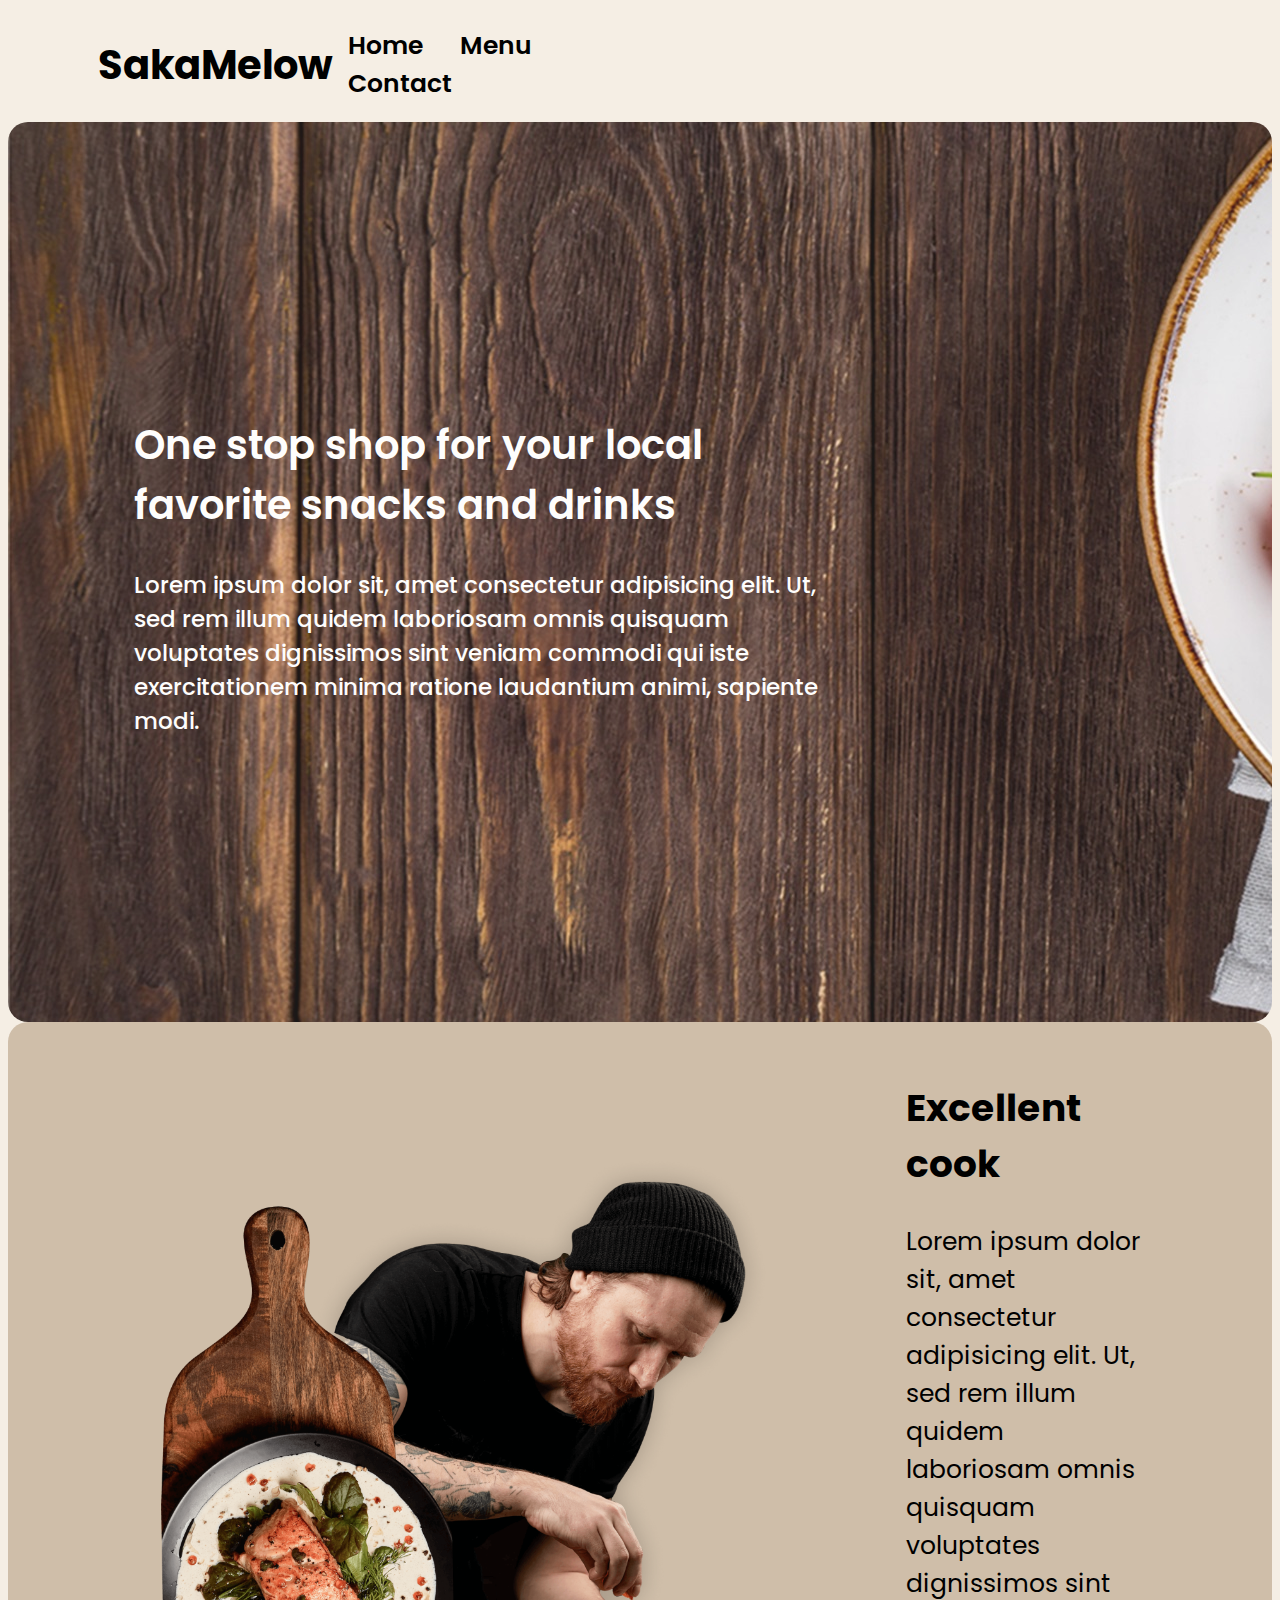
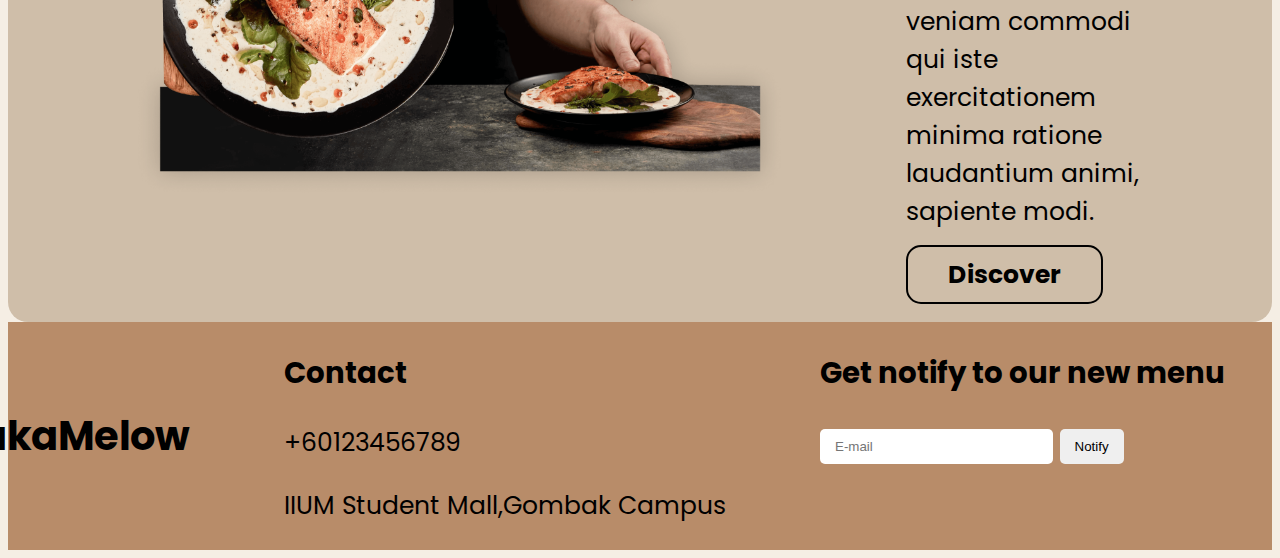
==== index.html @ 59696fbb "Initial commit" ====
<!DOCTYPE html>
<html lang="en">
<head>
    <meta charset="UTF-8">
    <meta name="viewport" content="width=device-width, initial-scale=1.0">
    <title>Checkout</title>
    <link rel="stylesheet" href="style.css">
    <script src="header.js" defer></script>
</head>
<body>
    
    <section class="nav-sect">
        <div class="container">
            <header>
                <h1>SakaMelow</h1>
                <div class="navigation-I">
                  <a href="index.html">Home</a>
                  <a href="menu.html">Menu</a>
                  <a href="contact.html">Contact</a>
                </div>
            </header>
        </div>
    </section>

    <section class="home">
        <div class="home-content">
            <h2>One stop shop for your local favorite snacks and drinks</h2>
            <p>Lorem ipsum dolor sit, amet consectetur adipisicing elit. Ut, sed rem illum quidem laboriosam omnis quisquam voluptates dignissimos sint veniam commodi qui iste exercitationem minima ratione laudantium animi, sapiente modi.</p>

        </div>
      


    </section>

    <section class="home2">
        
            <img src="images/bg4.png" alt="" id="bg2">
            <img src="images/bg5.png" alt="" id="bg3">
        
        <div  id="content2">
            <h2>Excellent cook</h2>
            <p>Lorem ipsum dolor sit, amet consectetur adipisicing elit. Ut, sed rem illum quidem laboriosam omnis quisquam voluptates dignissimos sint veniam commodi qui iste exercitationem minima ratione laudantium animi, sapiente modi.</p>
            <div class="click">
                <a href="#">Discover</a>
            </div>
        </div>
        


    </section>

    <section>
        <footer id="contact">
            <h1>SakaMelow</h1>
            <div class="footer-contact">
                <h3>Contact</h3>
                <p>+60123456789</p>
                <p>IIUM Student Mall,Gombak Campus</p>
            </div>
            <div class="footer-email">
                <h3>Get notify to our new menu</h3>
                    <form >
                        <input type="text" placeholder="E-mail"> 
                        <button>Notify</button>

                    </form>
               
            </div>
          </footer>
</section>
    <script src="order.js"></script>
</body>
</html>
---- style.css ----
@import url('https://fonts.googleapis.com/css2?family=Poppins:wght@100;300;400;700;900&display=swap');


html{
    scroll-snap-type: y mandatory;
}
section{
    scroll-snap-align: start;
    border-radius: 20px;
    transform: 1s;
}
body {
    font-family: 'Poppins', sans-serif;
    font-size: 25px;
    background-color: rgb(245, 238, 228);
    overflow-x: hidden;
  
    
} 

a{
    text-decoration: none;
}
.container{
    width: 70%;
    margin: auto;
    transition: transform 1s;

}
h1{
    font-size: 40px;
    margin-left: -100px;

}

header img{
    width: 60px;
}
header h1,header a{
    color: #000000;
}
header a{
    position: relative;
    text-decoration: none;
    padding: 6px 15px;
    border-radius: 20px;
    font-weight: 600;
    
}
header a:hover{
    background: #f6e0b5;
    color: #fff;
}
header{
    display: flex;
    align-items: center;
    justify-content: space-between;
    
}
header .navigation-I{
    margin-right: 445px;
}


header .iconCart{  /* HEADER ON ICON CART */
    position: relative;
    cursor: pointer;
    right: 0;
    
}
header .totalQuantity{ /* HEADER ON ICON CART */
    position: absolute;
    top: 0;
    right: 0;
    font-size: x-large;
    background-color: rgb(0, 0, 0);
    width: 40px;
    height: 40px;
    border-radius: 50%;
    color: #fff;
    font-weight: bold;
    display: flex;
    justify-content: center;
    align-items: center;
    transform: translateX(20px) translateY(-20px);
}
/* START of INDEX page */
.home {
    height: 100vh;
    display: flex;
    align-items: center;
    padding: 0 10%;
    background-color: #ece0d2;
    background: url(images/bg6.png);
    background-repeat: no-repeat;
    opacity: 0.9;
    
}
.home2{
    height: 100vh;
    display: flex;
    align-items: center;
    padding: 0 10%;
    background-color: #cfbea9;
}

.home-content{
    max-width: 700px;
    color: rgb(255, 255, 255);
    
}
.home-content h2 {
    font-size: 40px;
    font-weight: 600;
}
.home-content p {
    font-size: 23px;
    font-weight: 500;
}
.home-content .click {
    padding: 0 10px;
    width: 20%;
    margin-left:200px;
    
    text-align: center;
   
   
}
.click a {
    color: rgb(0, 0, 0);
    align-items: center;
    padding: 10px 40px;
    border-radius: 15px;
    border: 2px solid;
    font-weight: 700;
    
}
.click a:hover {
    color: rgb(255, 255, 255);
    background-color: black;
    border-color: black;
}

#bg1, #bg2{
    display: flex;
    max-width: 100%;
    height: 650px;
    border-radius: 10px;
}
#content2 {
    margin-left: 450px;
    display: block;
}
#bg3 {
    display: block;
    border-radius: 20px;
    margin-left: -630px;
    width: 300px;

}
.about  {
    background-color: #81756746;
    text-align: center;
    padding-top: 10px;
    min-height: 100vh;
    
}
.about p, .locate p{
    font-weight: 300;
    font-size: 20px;
}
.about .text, .locate .text{
    
    margin-left: auto;
    margin-right: auto;
  text-align: center;
    width: 60%;
    
}
.socialMedia{
    
    height: 30;
    display: flex;
    justify-content: center;
    margin-top: 100px;
}
.socialMedia img{
    border-radius: 20px;
    padding: 5%;
    background-color: rgb(240, 235, 235);
    margin-right: 20px;
    width: 300px;
    padding: 30px 50px;
  
}
.socialMedia h3, 
.socialMedia p {
    text-align: center;
    max-width: 400px;
    margin: 0;
}
.locate{
    background-color: #b6b6b646;
    text-align: center;
    padding-top: 10px;
    min-height: 100vh;
}
.locate .map {
    min-height: 100vh;
}
.locate .map iframe {
    border-radius: 15px;
    align-items: center;
    margin-top: 50px;

}





/* END of INDEX page */

/* START of ORDER page */
.listProduct {
    display: grid;
    grid-template-columns: repeat(3,1fr);
    gap: 20px;
    
    border-radius: 20px;
    padding: 5%;
    
}
.listProduct .item img{
    width: 100%;
    border-radius: 20%;
    object-fit: cover;
}
.listProduct .item h2{
    font-weight: 700;
    font-size: x-large;
    margin-bottom: 5px;
    
}

.listProduct .item{
    position: relative;
    background-color: rgba(241, 233, 218, 0.966);
    align-items: center;
    border-radius: 20px;
    padding: 50px 10px 0px;

    text-align: center;
} 

.listProduct .item button{
    position: absolute;
    top: 50%;
    left: 50%;
    background-color: orange;
    color: white;
    width: 50%;
    border: none;
    padding: 20px 30px;
    box-shadow: 0 10px 50px black;
    cursor: pointer;
    transform: translateX(-50%) translateY(100px);
    opacity: 0;
}
.listProduct .item:hover button {
    transition: 0.5s;
    opacity: 1;
    transform: translateY(-100%) translateX(-50%);
}
.cart {
    color: black;
    position: fixed;
    top:0;
    right:-100%;
    width: 400px;
    height: 100vh;
    background-color: #f3f3f3;
    display: grid;
    grid-template-rows: 50px 1fr 50px;
    gap: 20px;
    transition: right 1s;
    box-shadow: 0px 4px 4px 0px rgba(0, 0, 0, 0.25);
}
.cart h2{
    color: rgb(0, 0, 0);
    padding: 20px;
    margin: 0;
}
.cart .listCart .item {
    display: grid;
    grid-template-columns: 50px 1fr 70px;
    align-items: center;
    gap: 20px;
    margin-bottom: 20px;
    font-size: 15px;
    background-color: rgb(233, 224, 208);
    border-radius: 20px;
    padding: 20px;
}
.cart .listCart .item .content{
    margin-left: 50px;
}
.cart .listCart img{
    width: 100px;
    height: 70px;
    object-fit: cover;
    border-radius: 20px;
}
.cart .listCart .name{
    font-weight: bold;
}
.cart .listCart .item .quantity{
    display: block;
    justify-content: end;
    align-items: center;
}
.cart .listCart .item span {
    
    width: 20px;
    text-align: center;

}
.cart .listCart .item button {
    
    border-radius: 15px;
    cursor: pointer;

}
.cart .listCart{
    padding: 20px;
    overflow: auto;
}
.cart .listCart::-webkit-scrollbar{
    width: 0;
}
.cart .buttons{
    display: grid;
    grid-template-columns: repeat(2, 1fr);
    text-align: center;
}
.cart .buttons div{
    display: flex;
    justify-content: center;
    align-items: center;
    font-weight: bold;
    cursor: pointer;
    font-size: 25px;
    border-radius: 10px;
    box-shadow: 0 10px 50px black;
}
.cart .buttons .close:hover{
    background: hsl(0, 100%, 51%);
    color: #fff;
}
.cart .buttons .checkout:hover{
    background: hsl(123, 100%, 61%);
    color: #fff;
}
.cart .buttons .close{
    background-color: rgb(230, 230, 230);

}
.cart .buttons .checkout{
    background-color: rgb(194, 168, 133);
}
.cart .buttons a{
    color: #fff;
    text-decoration: none;
}
/* END of ORDER page */

/* FOOTER */
footer{
    width: 100%;
    display: flex;
    justify-content: space-around;
    background-color: #b88c69;
 
}

footer input {
    border-radius: 5px;
    padding: 10px 15px;
    width: 50%;
    border: none;
}
footer h1{
    align-items: center;
    display: flex;
}
footer button{
    padding: 10px 15px;
    border-radius: 5px;
    border: none;
    cursor: pointer;
}
footer button:hover{
    background-color: rgb(201, 90, 90);
}

/* END OF FOOTER */
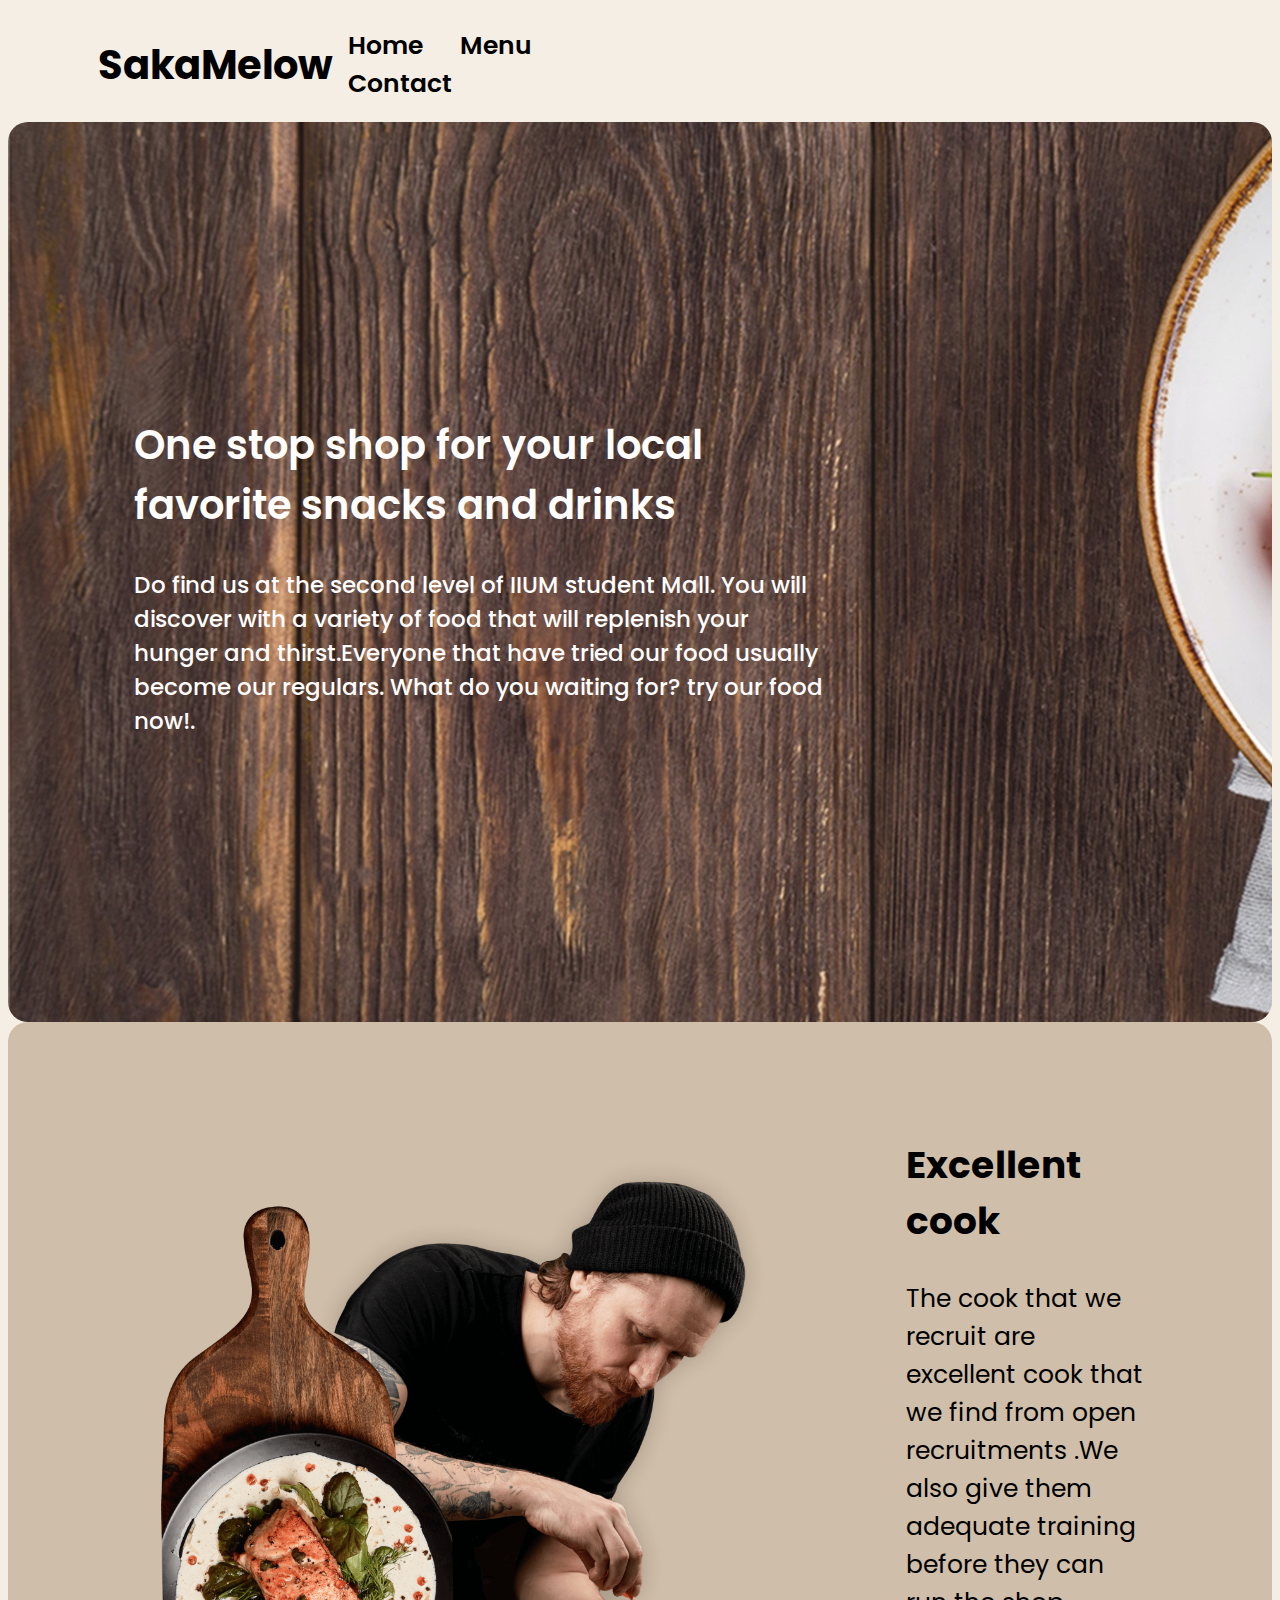
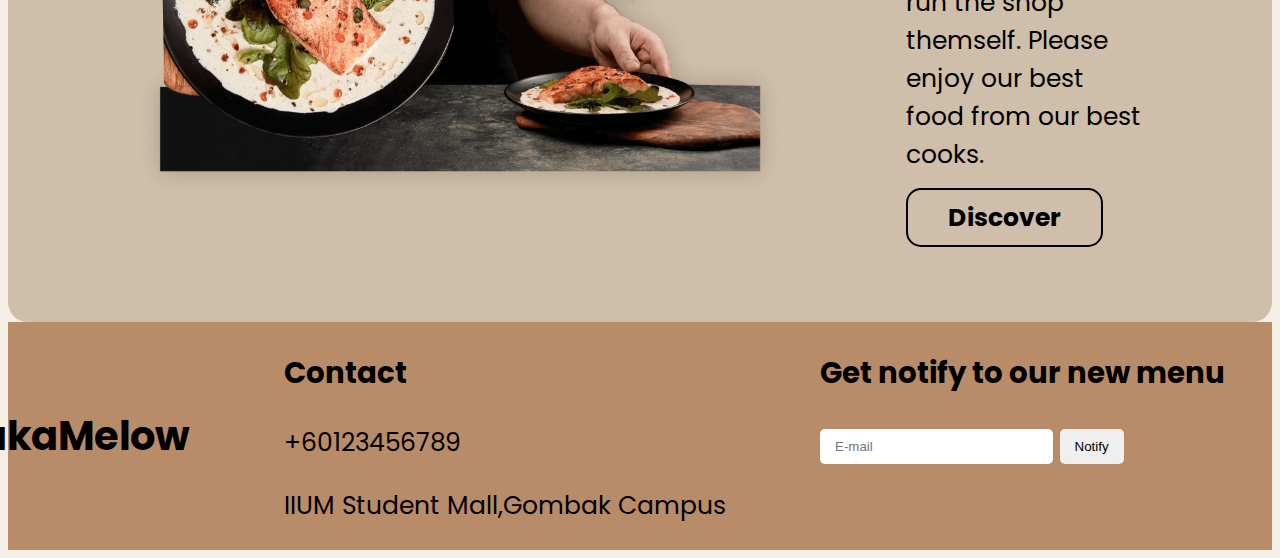
==== commit 9eedee18: "updated version" ====
--- a/index.html
+++ b/index.html
@@ -1,74 +1,72 @@
 <!DOCTYPE html>
 <html lang="en">
-<head>
-    <meta charset="UTF-8">
-    <meta name="viewport" content="width=device-width, initial-scale=1.0">
+  <head>
+    <meta charset="UTF-8" />
+    <meta name="viewport" content="width=device-width, initial-scale=1.0" />
     <title>Checkout</title>
-    <link rel="stylesheet" href="style.css">
+    <link rel="stylesheet" href="style.css" />
     <script src="header.js" defer></script>
-</head>
-<body>
-    
+  </head>
+  <body>
     <section class="nav-sect">
-        <div class="container">
-            <header>
-                <h1>SakaMelow</h1>
-                <div class="navigation-I">
-                  <a href="index.html">Home</a>
-                  <a href="menu.html">Menu</a>
-                  <a href="contact.html">Contact</a>
-                </div>
-            </header>
-        </div>
+      <div class="container">
+        <header>
+          <h1>SakaMelow</h1>
+          <div class="navigation-I">
+            <a href="index.html">Home</a>
+            <a href="menu.html">Menu</a>
+            <a href="contact.html">Contact</a>
+          </div>
+        </header>
+      </div>
     </section>
 
     <section class="home">
-        <div class="home-content">
-            <h2>One stop shop for your local favorite snacks and drinks</h2>
-            <p>Lorem ipsum dolor sit, amet consectetur adipisicing elit. Ut, sed rem illum quidem laboriosam omnis quisquam voluptates dignissimos sint veniam commodi qui iste exercitationem minima ratione laudantium animi, sapiente modi.</p>
-
-        </div>
-      
-
-
+      <div class="home-content">
+        <h2>One stop shop for your local favorite snacks and drinks</h2>
+        <p>
+          Do find us at the second level of IIUM student Mall. You will discover
+          with a variety of food that will replenish your hunger and
+          thirst.Everyone that have tried our food usually become our regulars.
+          What do you waiting for? try our food now!.
+        </p>
+      </div>
     </section>
 
     <section class="home2">
-        
-            <img src="images/bg4.png" alt="" id="bg2">
-            <img src="images/bg5.png" alt="" id="bg3">
-        
-        <div  id="content2">
-            <h2>Excellent cook</h2>
-            <p>Lorem ipsum dolor sit, amet consectetur adipisicing elit. Ut, sed rem illum quidem laboriosam omnis quisquam voluptates dignissimos sint veniam commodi qui iste exercitationem minima ratione laudantium animi, sapiente modi.</p>
-            <div class="click">
-                <a href="#">Discover</a>
-            </div>
+      <img src="images/bg4.png" alt="" id="bg2" />
+      <img src="images/bg5.png" alt="" id="bg3" />
+
+      <div id="content2">
+        <h2>Excellent cook</h2>
+        <p>
+          The cook that we recruit are excellent cook that we find from open
+          recruitments .We also give them adequate training before they can run
+          the shop themself. Please enjoy our best food from our best cooks.
+        </p>
+        <div class="click">
+          <a href="#">Discover</a>
         </div>
-        
-
-
+      </div>
     </section>
 
     <section>
-        <footer id="contact">
-            <h1>SakaMelow</h1>
-            <div class="footer-contact">
-                <h3>Contact</h3>
-                <p>+60123456789</p>
-                <p>IIUM Student Mall,Gombak Campus</p>
-            </div>
-            <div class="footer-email">
-                <h3>Get notify to our new menu</h3>
-                    <form >
-                        <input type="text" placeholder="E-mail"> 
-                        <button>Notify</button>
-
-                    </form>
-               
-            </div>
-          </footer>
-</section>
+      <footer id="contact">
+        <h1>SakaMelow</h1>
+        <div class="footer-contact">
+          <h3>Contact</h3>
+          <p>+60123456789</p>
+          <p>IIUM Student Mall,Gombak Campus</p>
+        </div>
+        <div class="footer-email">
+          <h3>Get notify to our new menu</h3>
+          <form>
+            <input type="text" placeholder="E-mail" />
+            <button>Notify</button>
+          </form>
+        </div>
+      </footer>
+    </section>
     <script src="order.js"></script>
-</body>
-</html>+  </body>
+</html>
--- a/style.css
+++ b/style.css
@@ -233,6 +233,7 @@
 }
 .listProduct .item img{
     width: 100%;
+    height: 200px;
     border-radius: 20%;
     object-fit: cover;
 }
